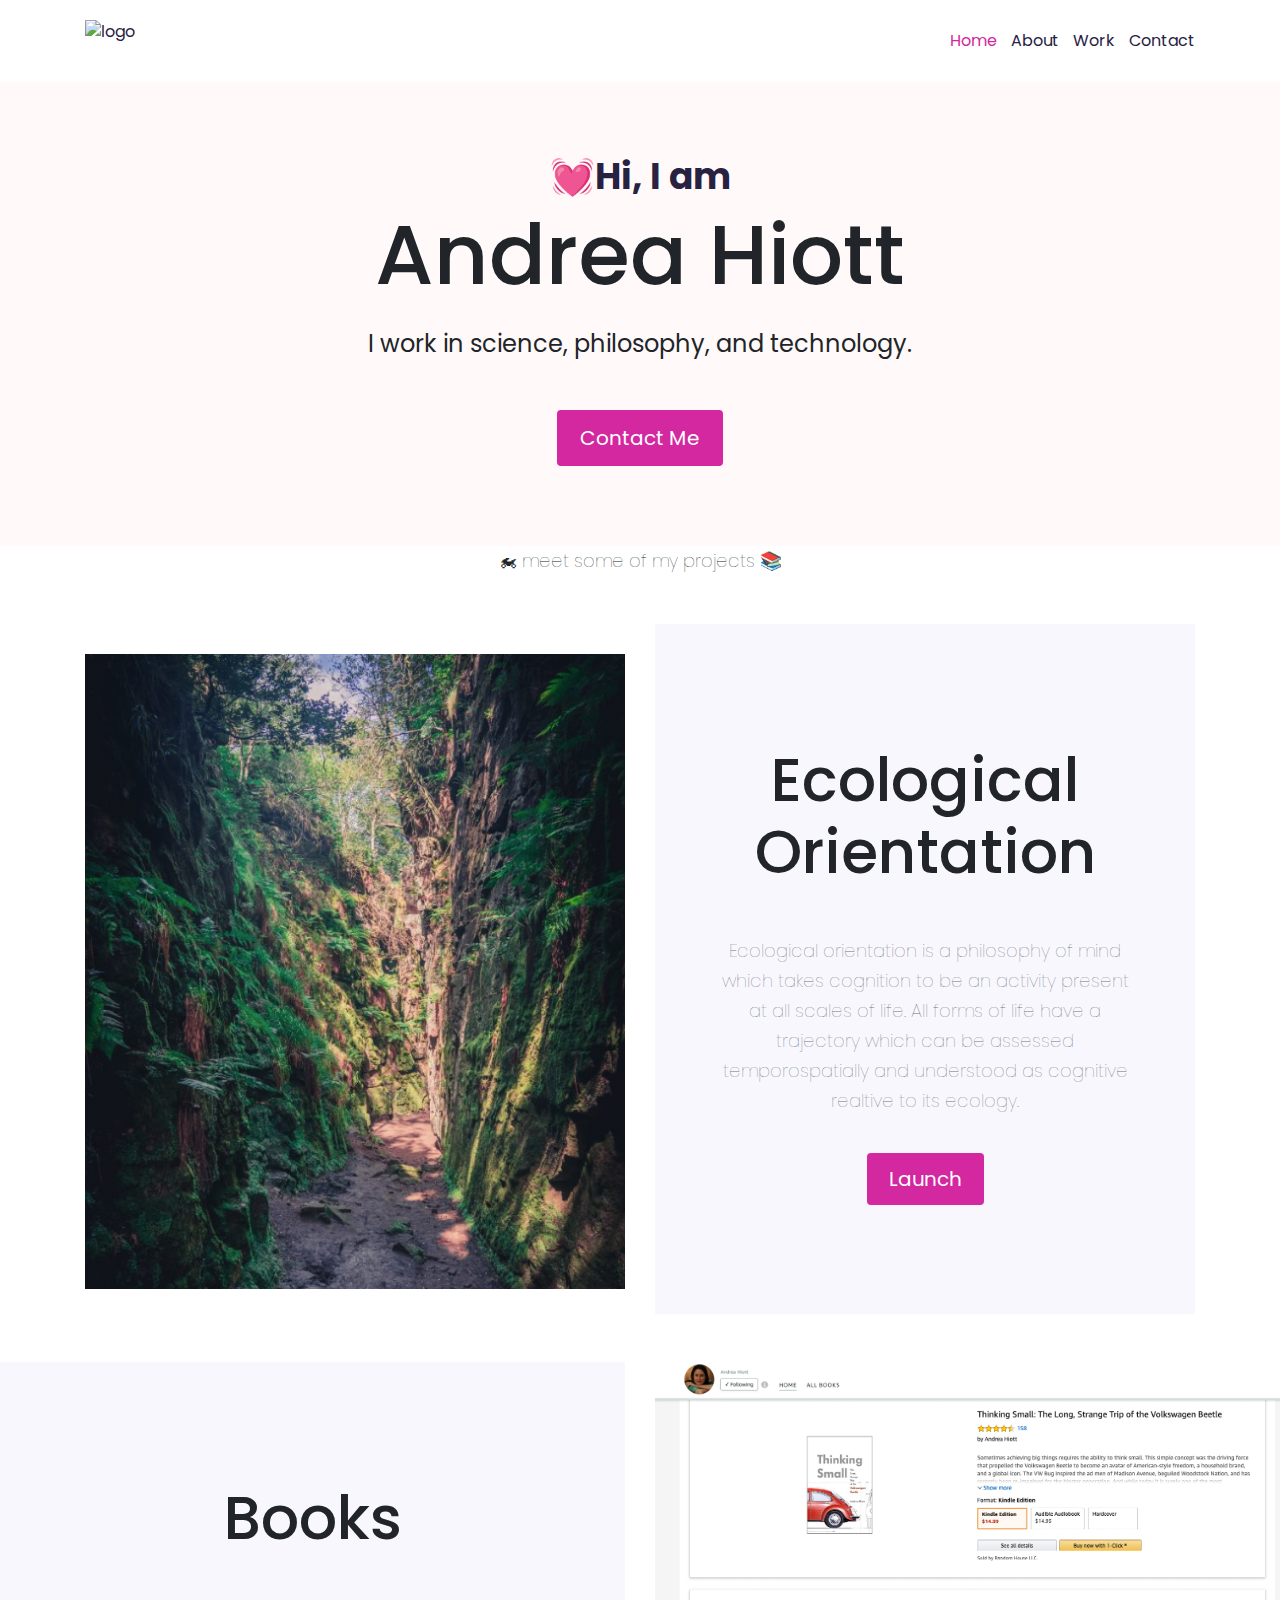
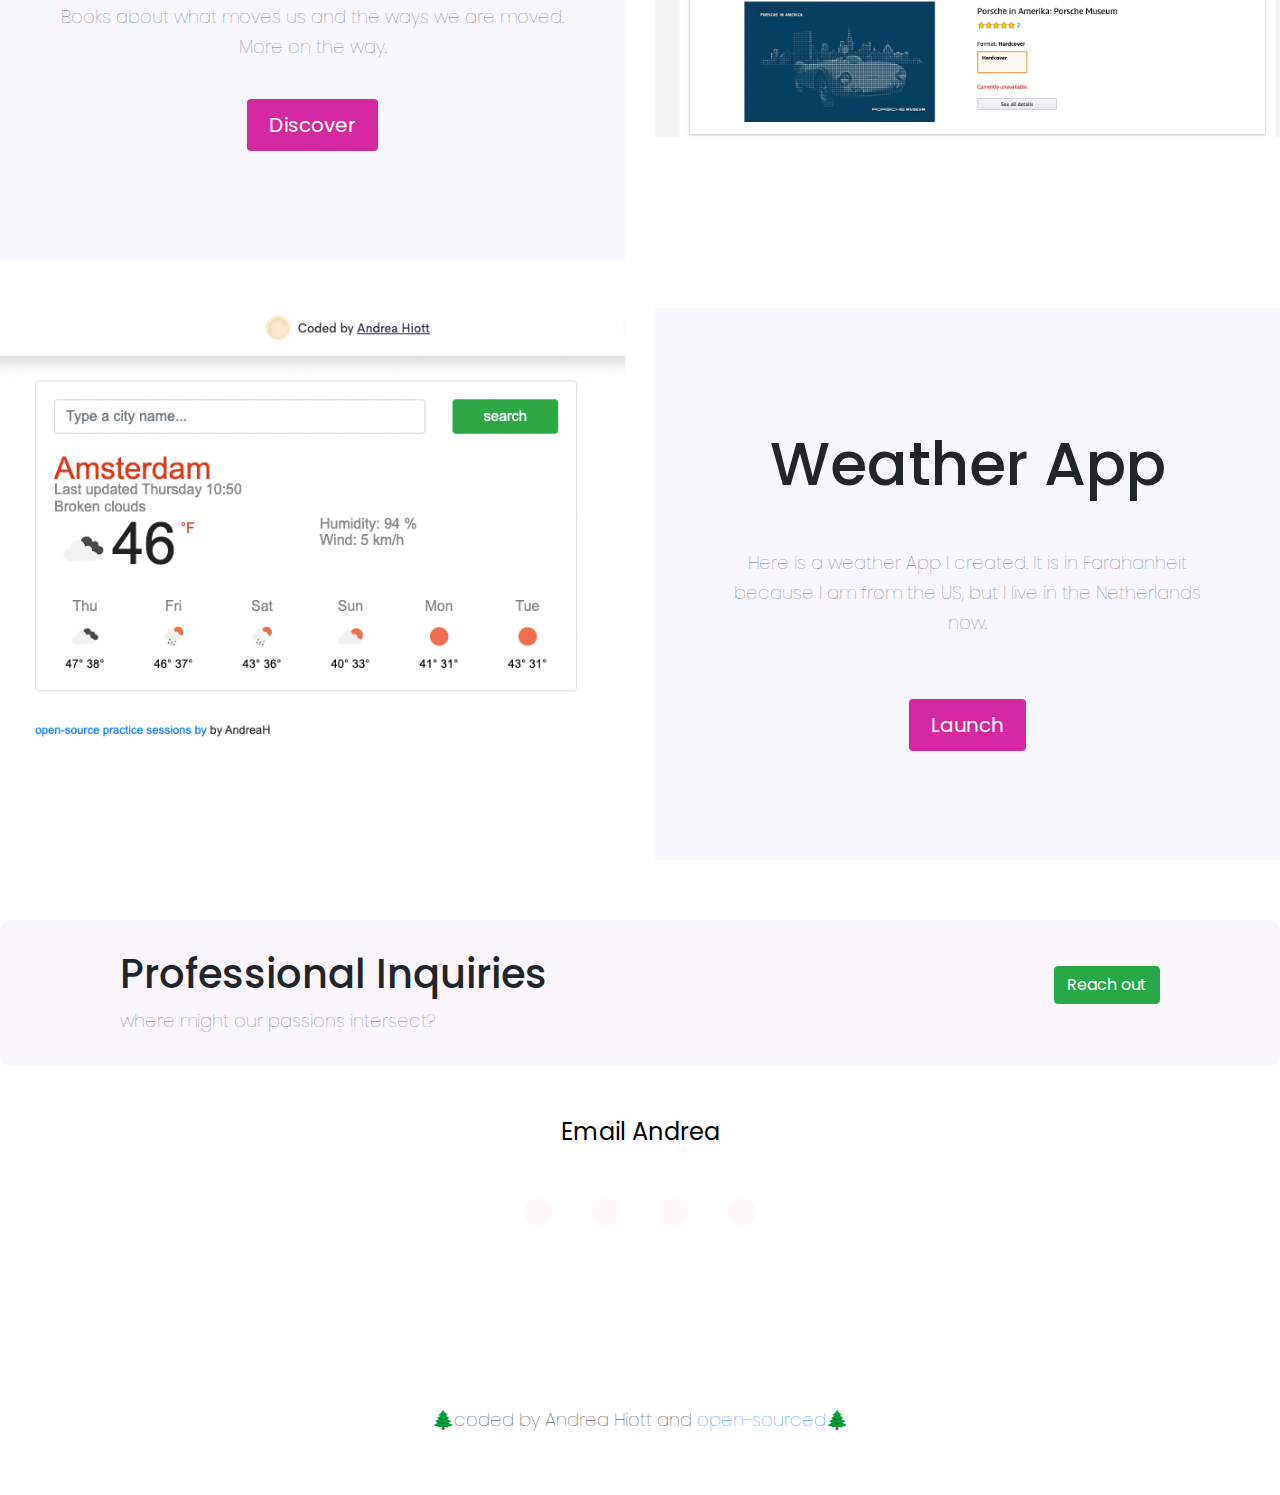
==== index.html @ 566ab18d "updating books index page" ====
<!DOCTYPE html>
<html lang="en">
  <head>
    <meta charset="UTF-8" />
    <meta http-equiv="X-UA-Compatible" content="IE=edge" />
    <meta name="viewport" content="width=device-width, initial-scale=1.0" />
    <meta name="description" content="Andrea is a best-selling writer, philosopher, and podcaster." />
    <title>Frontend Enginner & Project Coordinator - Andrea H</title>
    <link
      rel="stylesheet"
      href="https://cdn.jsdelivr.net/npm/bootstrap@4.4.1/dist/css/bootstrap.min.css"
      integrity="sha384-Vkoo8x4CGsO3+Hhxv8T/Q5PaXtkKtu6ug5TOeNV6gBiFeWPGFN9MuhOf23Q9Ifjh"
      crossorigin="anonymous"
    />
    <script
      src="https://code.jquery.com/jquery-3.4.1.slim.min.js"
      integrity="sha384-J6qa4849blE2+poT4WnyKhv5vZF5SrPo0iEjwBvKU7imGFAV0wwj1yYfoRSJoZ+n"
      crossorigin="anonymous"
    ></script>
    <script
      src="https://cdn.jsdelivr.net/npm/popper.js@1.16.0/dist/umd/popper.min.js"
      integrity="sha384-Q6E9RHvbIyZFJoft+2mJbHaEWldlvI9IOYy5n3zV9zzTtmI3UksdQRVvoxMfooAo"
      crossorigin="anonymous"
    ></script>
    <script
      src="https://cdn.jsdelivr.net/npm/bootstrap@4.4.1/dist/js/bootstrap.min.js"
      integrity="sha384-wfSDF2E50Y2D1uUdj0O3uMBJnjuUD4Ih7YwaYd1iqfktj0Uod8GCExl3Og8ifwB6"
      crossorigin="anonymous"
    ></script>
    <link rel="stylesheet" href="styles.css" />
    <link rel="preconnect" href="https://fonts.googleapis.com" />
    <link rel="preconnect" href="https://fonts.gstatic.com" crossorigin />
    <link
      href="https://fonts.googleapis.com/css2?family=Playfair+Display:wght@500;700&family=Poppins:ital,wght@0,500;0,600;0,700;1,500&display=swap"
      rel="stylesheet"
    />
    <script
      src="https://kit.fontawesome.com/bf44aa308e.js"
      crossorigin="anonymous"
    ></script>
  </head>
  <body>
    <div class="container">
    <nav class="d-flex justify-content-between">
      <a href="/" title="homepage for Andrea Hiott">
      <img src="images/logo.png" class="logo d-none d-sm-block" alt="logo" title="ecological logo"/>
      </a>
      <ul>
<li class="active">
  <a href="/"> Home</a>
</li>
<li><a href="/about.html" title="about Andrea Hiott's work">About</a>
</li>
<li>
<a href="/work.html" title="Andrea's projects and jobs">Work</a>
</li>
<li>
  <a href="/contact.html" title="get in touch with Andrea">Contact</a>
</li>
      </ul>
      </div>
    </nav>
    
    <div class="hero">
      <p>💓Hi, I am</p>
      <h1>Andrea Hiott</h1>
      <h2 class="mb-5">I work in science, philosophy, and technology.</h2>
      <div>
      <a href="mailto:[andreahiottcontact@gmail.com]" class="btn btn-branding" target=”_blank”>Contact Me</a>
    </div>
  </div>
        <p class="text-center mb-5">
        🏍 meet some of my projects 📚
      </p>
<div class="container">
     <div class="row mb-5">
<div class="col d-none d-md-block">
    <img src="images/ecolorie.png" alt="screenshot of Andrea's ecological orientation website" class="eco" class="img-fluid"/>
</div>
<div class="col">
<div class="project-description">
         <h2 class="mb-5">Ecological </br> Orientation</h2>
      <p class="mb-5 text-muted">
        Ecological orientation is a philosophy of mind which takes cognition to
        be an activity present at all scales of life. All forms of life have a
        trajectory which can be assessed temporospatially and understood as cognitive realtive to its ecology.
      </p>
      <a href ="https://www.ecologicalorientation.com" class="btn-branding" title="Waymaking homepage" target=”_blank”
        >Launch</a>
        </div>
</div>
    </div>
    </div>
     <div class="row mb-5">
<div class="col">
<div class="project-description">
         <h2 class="mb-5">Books</h2>
      <p class="mb-4 text-muted">
       Books about what moves us and the ways we are moved. More on the way.
      </p>
    </br>
      <a href="https://www.amazon.com/s?k=Andrea+Hiott&i=audible&ref=dp_byline_sr_audible_1" class="btn-branding" target=”_blank” title="link to books on Amazon" alt="link to Andrea's books on Amazon">
        Discover</a>
        </div>
</div>
<div class="col d-none d-md-block">
    <img src="images/books.png" class="img-fluid" alt="screenshot of andrea's books">
</div>
    </div>
    <div class="row mb-5">
<div class="col d-none d-md-block">
    <img src="images/weather.png" alt="screenshot of ecological orientation website" class="img-fluid">
</div>
<div class="col">
<div class="project-description">
         <h2 class="mb-5">Weather App</h2>
      <p class="mb-5 text-muted">
        Here is a weather App I created. It is in Farahanheit because I am from the US, but I live in the Netherlands now.
      </p>
    </br>
      <a href="https://www.shecodes.io/workshops/shecodes-plus-1d4e0034-92fd-4092-968e-2a18eb87fb3f/projects/1388909" class="btn-branding" target=”_blank” title="Andrea's weather App" alt="link to weather app">Launch</a>
        </div>
</div>
    </div>

    </div>
    </div>
    <footer>
      <div class="content-box justify-content-between  mb-5 d-none d-md-flex">
        <div>
        <h3>Professional Inquiries</h4>
        <p class="text-muted">where might our passions intersect?</p>
      </div>
      <div>
      <a href="/contact.html" class="btn btn-success mt-3" title="Reach out to Andrea" alt="email and social media contact links">Reach out</a>
    </div>  
    </div>
      <div class="d-flex justify-content-center mb-5">
        <a href="mailto:andrea@loveandphilosophy.com"
        class="email-link" title="email Andrea">Email Andrea</a>
      </div>
      <div class="social-links d-flex justify-content-center mb-5">
      <a href="https://github.com/dashboard" alt="github link">
        <i class="fa-brands fa-github"></i>
      </a>
       <a href="https://www.linkedin.com/in/andrea-at-ecological-orientation/">
      <i class="fa-brands fa-linkedin-in"></i>
     </a>
       <a href="https://twitter.com/btu_Technosci">
      <i class="fa-brands fa-twitter"></i>
       </a>
       <a rel="me" href="https://mastodon.social/@ecotechsci"><i class="fa-brands fa-mastodon"></i></a>
    </div>
    <iframe src="https://tunein.com/embed/player/p3719879/" style="width:100%; height:100px;" scrolling="no" frameborder="no"></iframe>
     <p class="text-center mt-4">🌲coded by Andrea Hiott and <a href="https://github.com/andreahio" title="github address" target=”_blank” alt="open source link">open-sourced🌲</a></p>
    </footer>
    </div>
  </body>
</html>
---- styles.css ----
:root {
    --branding-color:#d328a0;
    --secondary-color: #FFFAF9;
    --heading-font-family: 'Playfair Display', serif;
    --default-font-family: 'Poppins', sans-serif;
}
body {
    font-family: var(--default-font-family);
}
h1
h2
h3
h4
h5
h6{
    color: black;
    font-family: var(--heading-font-family);
    font-weight: bold;
}

.hero {
    background: #FFFAF9;
    text-align: center;
    padding: 120px 20px;
}

p {
    font-family: var(--default-font-family);
    font-weight: lighter;
    font-size: 18px;
    line-height: 30px;
    margin:0;
}

.hero p {
  font-size: 36px;
  font-weight: bold;
  margin: 0;
  color: #272142;
}

h1 {
    font-size: 84px;
    line-height: 1.5;
}
.hero h2 {
    font-family: var(--default-font-family);
    font-weight: normal;
    font-size: 24px;
    line-height: 1.5;
}
.btn-branding {
    background: var(--branding-color);
    border-radius: 4px;
    color: white;
    font-size: 20px;
    line-height: 30px;
    padding: 12px 22px;
}

.btn-branding-outline {
    color: var(--branding-color);
    border: 1px solid var(--branding-color);
    border-radius: 4px;
    font-size: 18px;
    line-height: 27px;
    padding: 15px 30px;
    text-align: center;
}
h2 {
    font-size: 60px;
}

h3 {
    font-size: 40px;
}

.interlude {
    font-size: 10;
}
.eco {
    height: auto;
    max-width: 100%;
    margin-top: 30px;
}

.hero {
    padding: 80px 20px;
}
.project-description {
    background:#f9f7fe;
    padding: 120px 60px;
    text-align: center;
}

.about section {
    padding: 160px 20px;

}
.content-container {
    padding: 60px 20px;
}

.content h1 {
font-size: 64px;
line-height: 80px;
}

.content h2 {
    font-size: 18px;
    font-family: var(--default-font-family);
}
.content {
    text-align:center;
    padding:0;
    margin:30px;

}
.content h3 {
    font-size: 24px;
    font-family: var(--default-font-family);
    line-height: 1.5;
    margin: 20 0 0px;
}

.content p {
    margin: 0;
    font-size: 14px;
}
.authorphoto {
  border-radius:15px;
  margin-top: 100px;
  max-width:50%;
  max-height:50%;
}

.purplize {
color:#d328a0;
font-size: 58px;
}

.logo {
    max-width: 88px;
}

nav {
    padding: 20px 0;
}
nav ul {
    padding: 0;
    margin: 0;
}
nav li {
    display: inline;
    list-style: none;
    line-height: 42px;
    margin-left: 10px;
}

nav a {
    text-decoration: none;
    color: #272142;
    transition: all 100ms ease-in-out;
}

nav a:hover {
color: #d328a0;
}

nav li.active a {
    color: #d328a0;
}

footer {
    margin: 60px 0;
}

footer .content-box {
background: #F9F7FD;
padding:30px 120px;
border-radius: 10px;
}

footer .content-box p {
    margin:0;
}
footer .email-link {
    text-decoration: none;
    color: black;
    font-size: 24px;
}

footer .email-link:hover {
    color: var(--branding-color);
}

footer .social-links a {
margin: 0 20px;
color: var(--branding-color);
background: var(--secondary-color);
padding: 14px 14px;
font-size: 18px;
border-radius: 50%;
transition: all 100ms ease-in-out;
}

footer .social-links a:hover {
    color:white;
    background: var(--branding-color);
}
@media (max-width: 920px) {
    .project-description {
        padding: 0;
        text-align:center;
    }
    h1 {
        font-size: 40px;
        line-height: 1.5;
    }
    h2 {
        font-size: 34px;
    }
    h3 {
        font-size: 20px;
    }
    .about-section {
        text-align: center;
        padding:0px;
    }
    footer .content-box {
        padding:30px;
    }
    
    .email-link {
font-size: 15px;
padding-left: 20px;
padding-right: 20px;
}
}
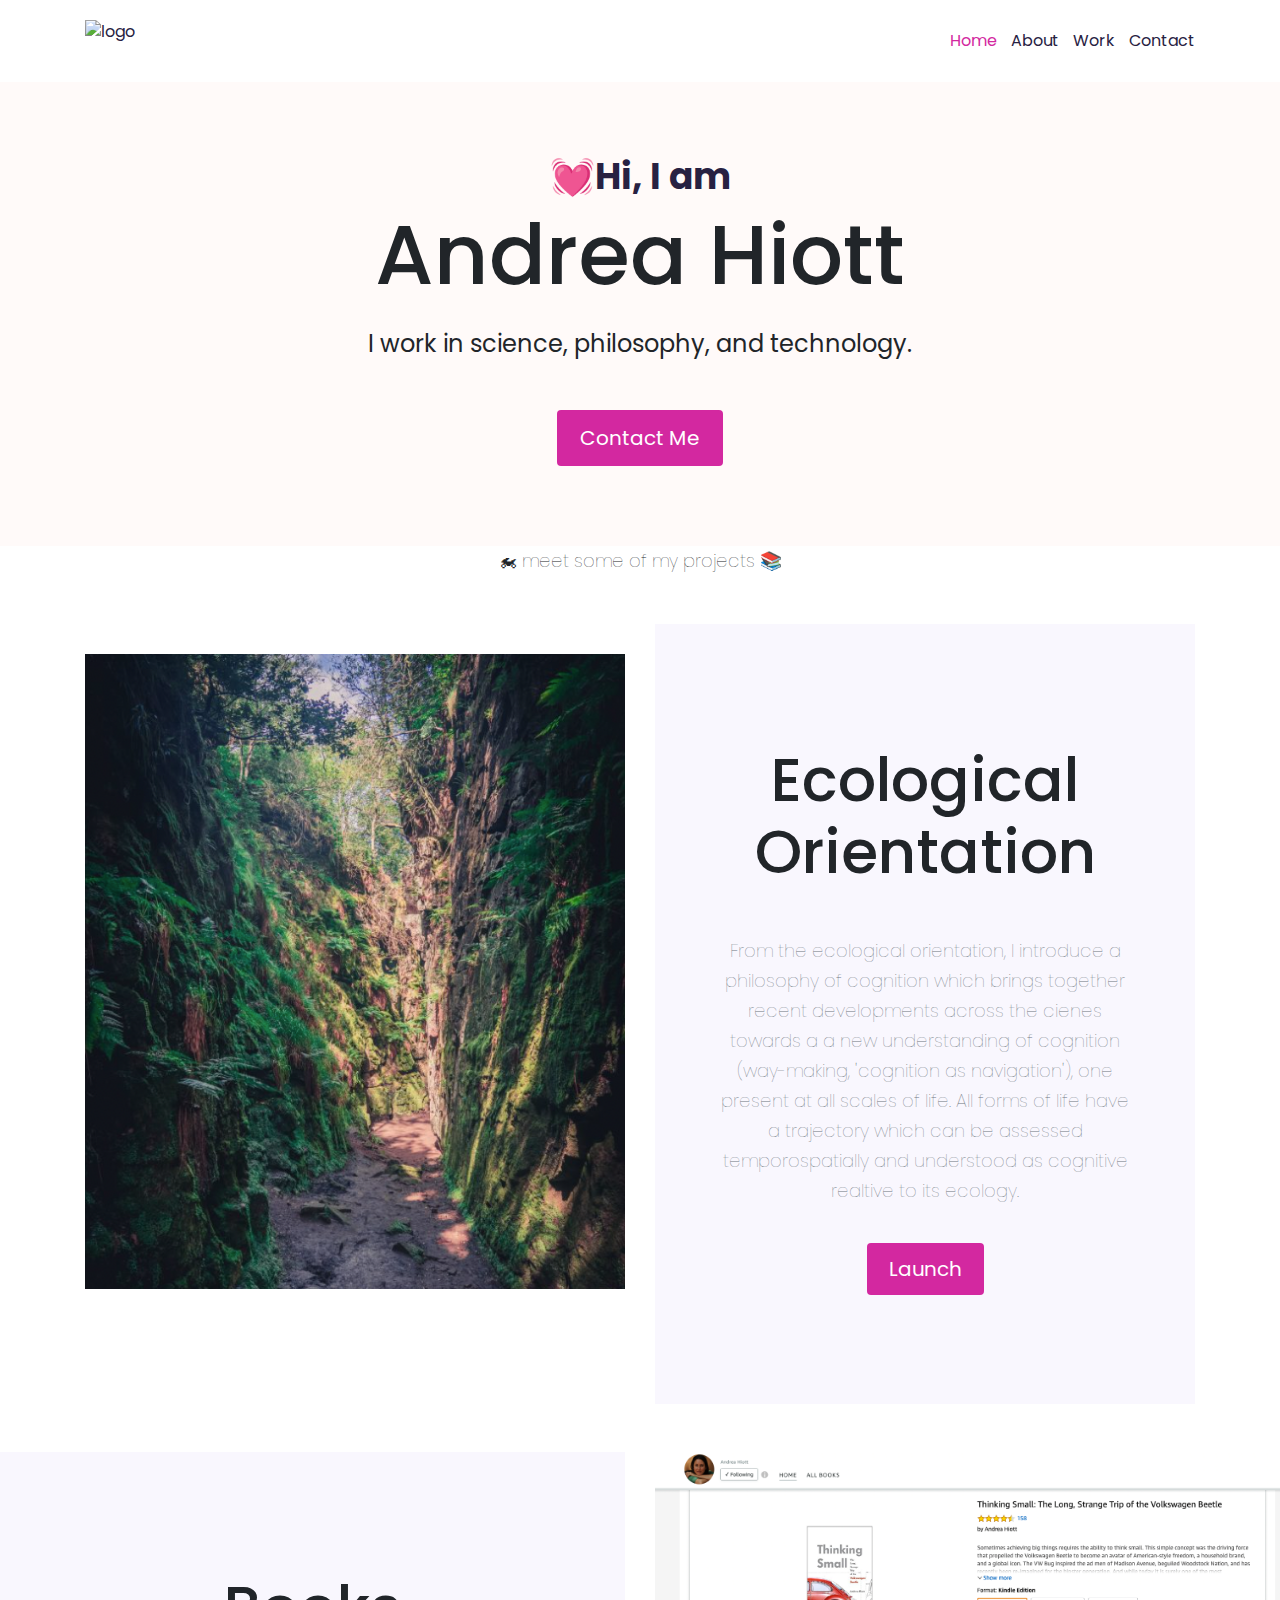
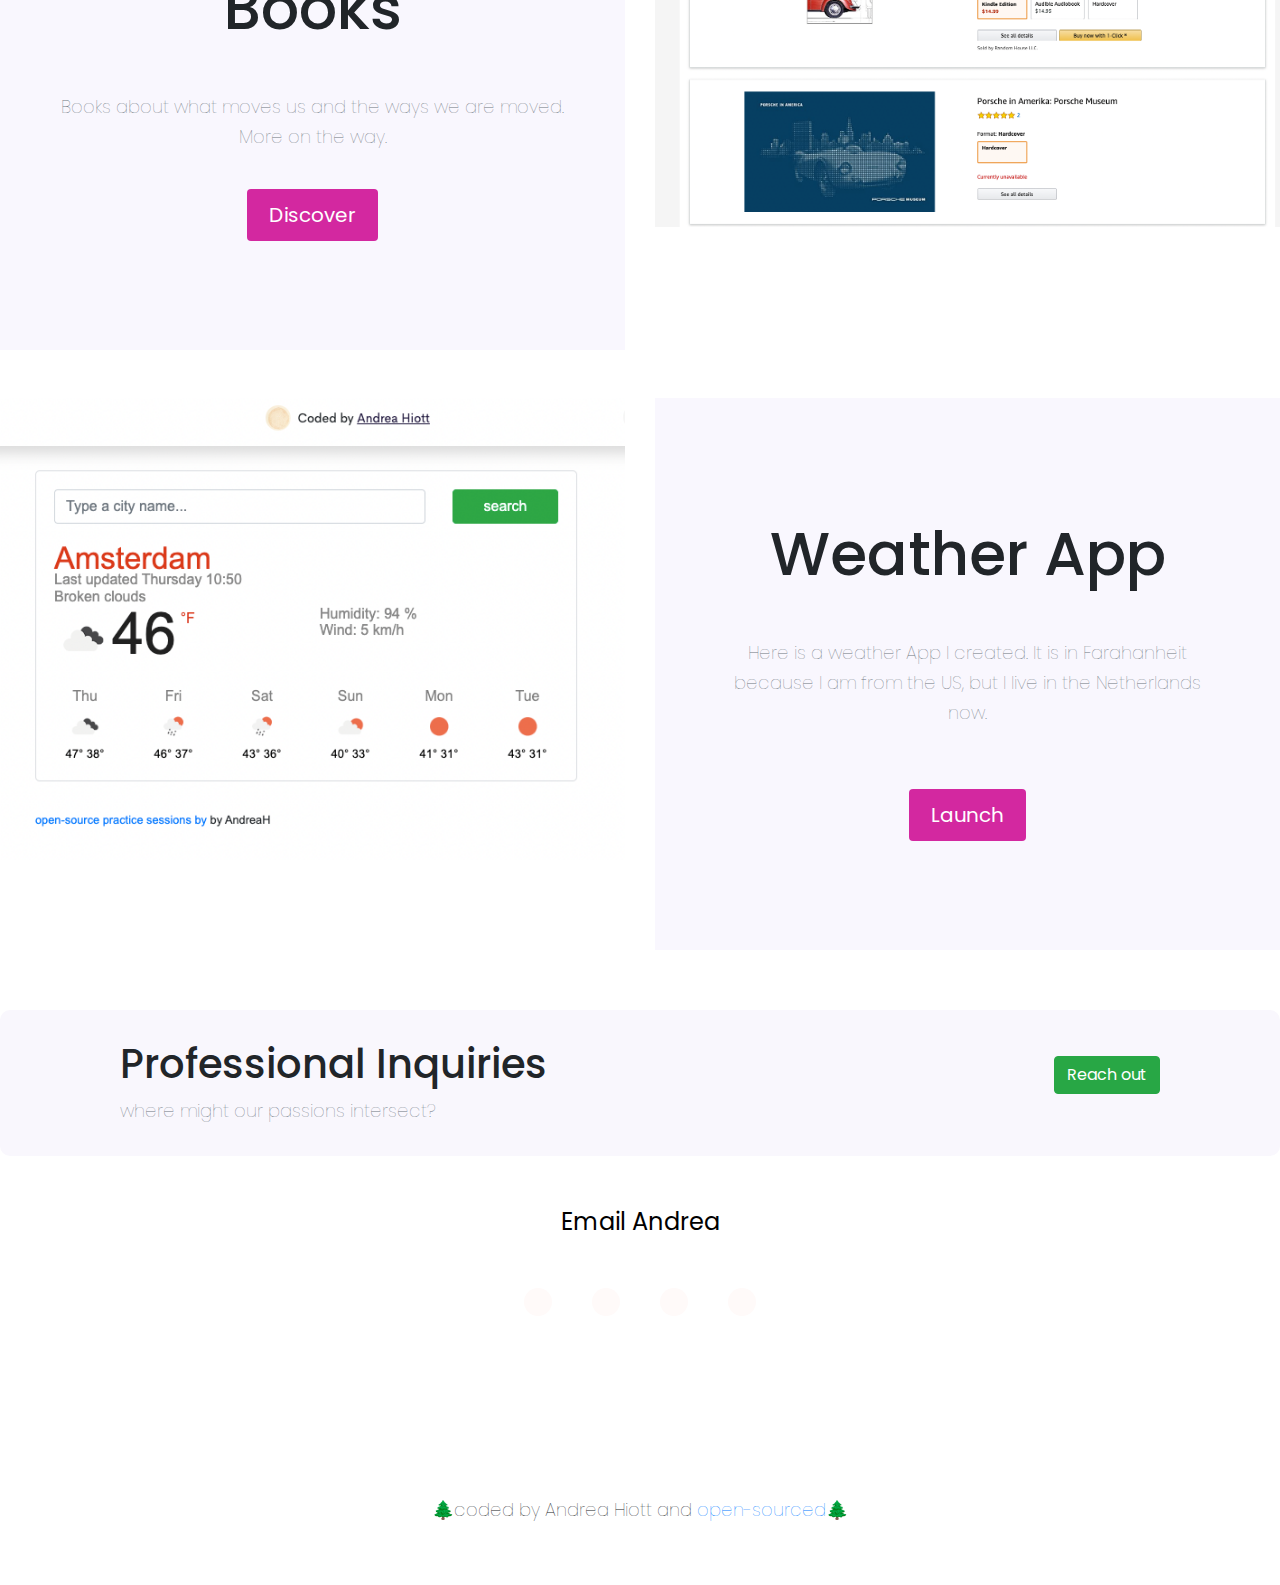
==== commit b7914d47: "change of EO summary" ====
--- a/index.html
+++ b/index.html
@@ -81,8 +81,8 @@
 <div class="project-description">
          <h2 class="mb-5">Ecological </br> Orientation</h2>
       <p class="mb-5 text-muted">
-        Ecological orientation is a philosophy of mind which takes cognition to
-        be an activity present at all scales of life. All forms of life have a
+        From the ecological orientation, I introduce a philosophy of cognition which brings together recent developments across the cienes towards a a new understanding of cognition (way-making, 'cognition as navigation'), one
+        present at all scales of life. All forms of life have a
         trajectory which can be assessed temporospatially and understood as cognitive realtive to its ecology.
       </p>
       <a href ="https://www.ecologicalorientation.com" class="btn-branding" title="Waymaking homepage" target=”_blank”
@@ -149,7 +149,7 @@
        <a href="https://twitter.com/btu_Technosci">
       <i class="fa-brands fa-twitter"></i>
        </a>
-       <a rel="me" href="https://mastodon.social/@ecotechsci"><i class="fa-brands fa-mastodon"></i></a>
+       <a rel="me" href="https://www.instagram.com/forevermotoringpod/"><i class="fa-brands fa-instagram"></i></a>
     </div>
     <iframe src="https://tunein.com/embed/player/p3719879/" style="width:100%; height:100px;" scrolling="no" frameborder="no"></iframe>
      <p class="text-center mt-4">🌲coded by Andrea Hiott and <a href="https://github.com/andreahio" title="github address" target=”_blank” alt="open source link">open-sourced🌲</a></p>
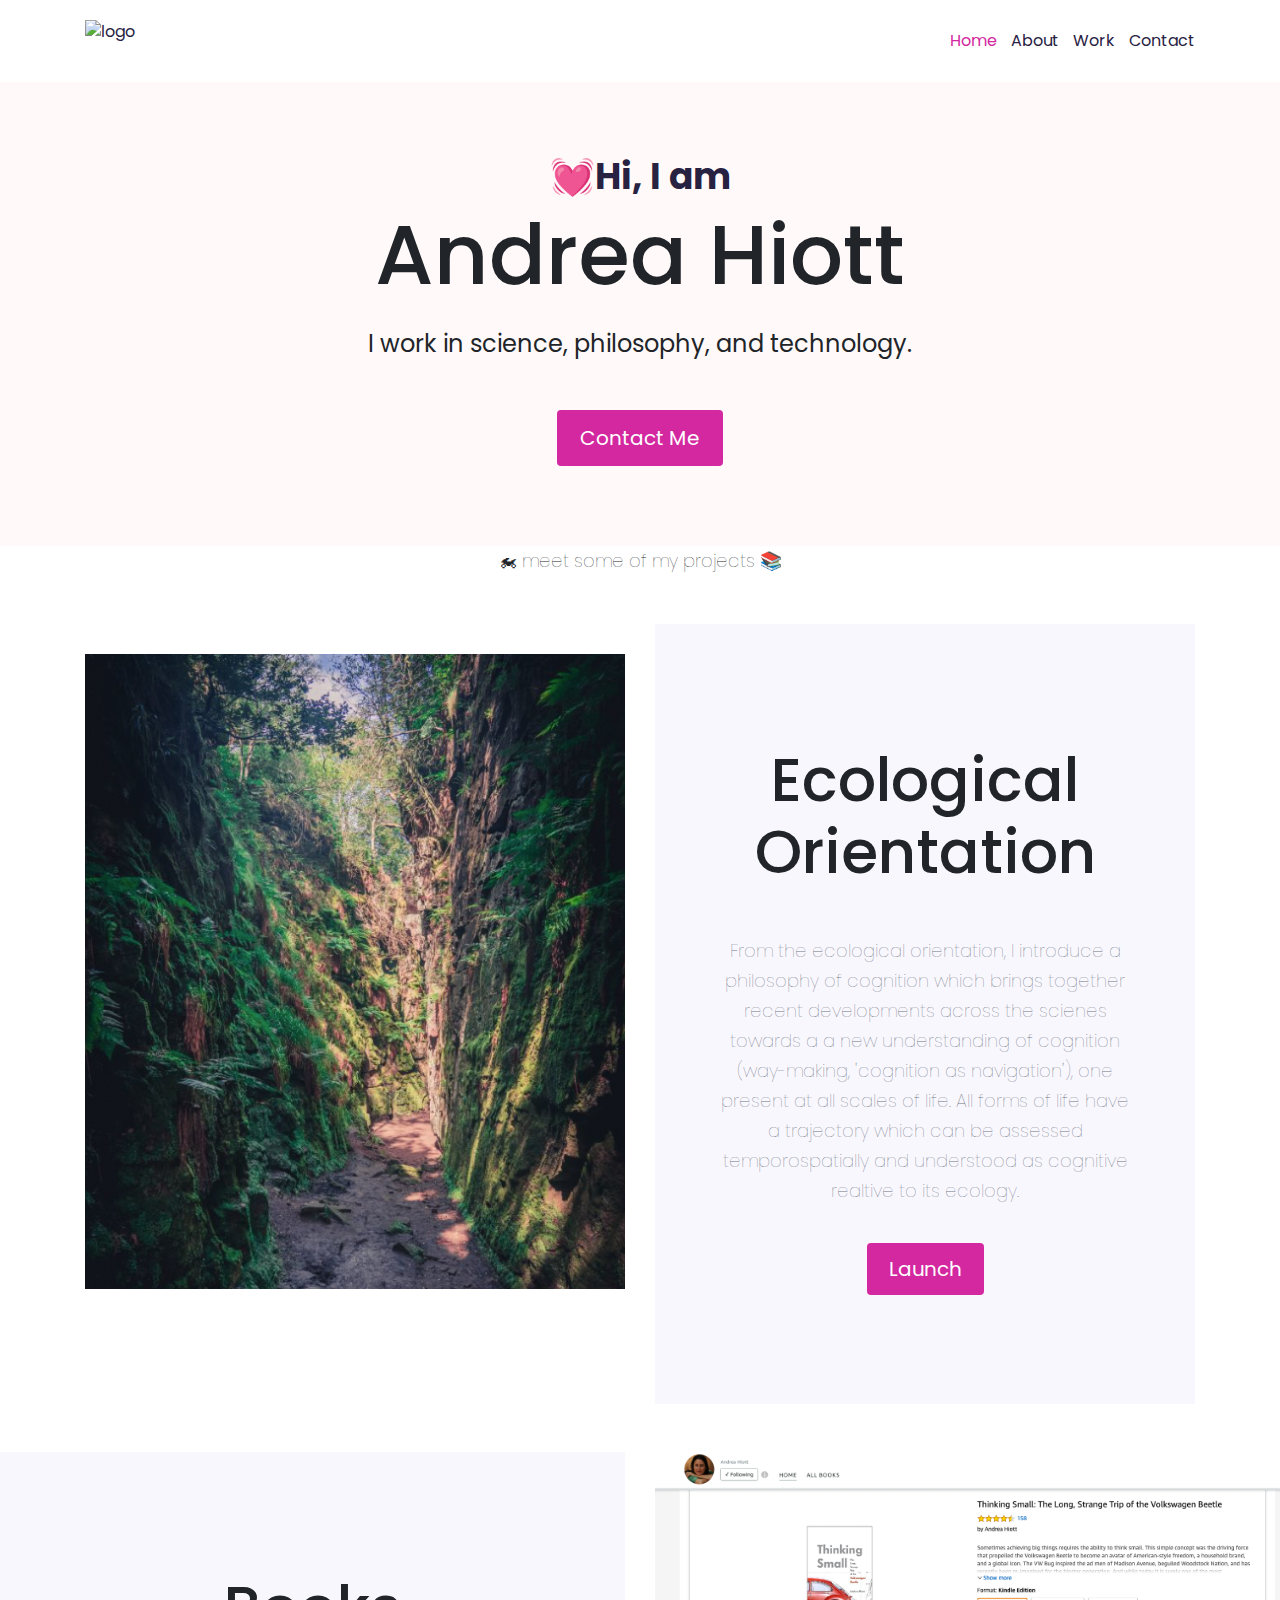
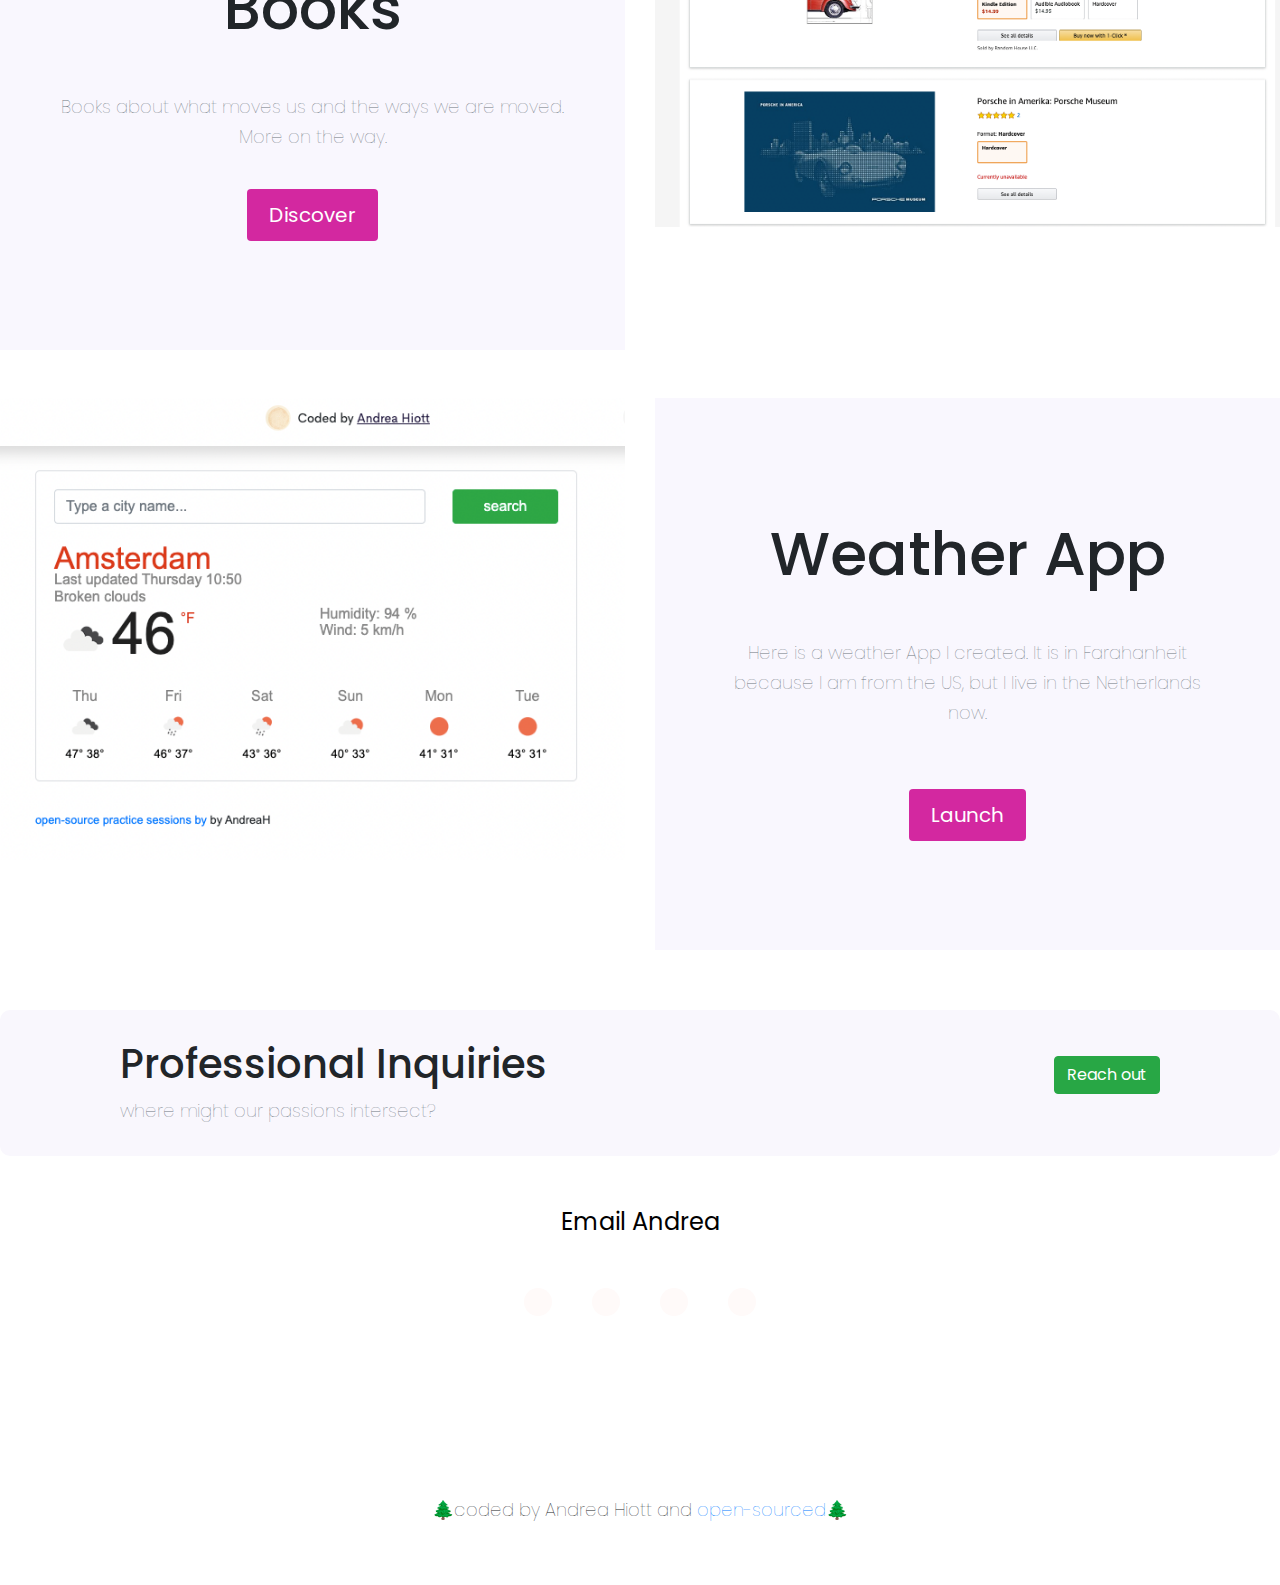
==== commit f6d20366: "mispelled sciences" ====
--- a/index.html
+++ b/index.html
@@ -81,7 +81,7 @@
 <div class="project-description">
          <h2 class="mb-5">Ecological </br> Orientation</h2>
       <p class="mb-5 text-muted">
-        From the ecological orientation, I introduce a philosophy of cognition which brings together recent developments across the cienes towards a a new understanding of cognition (way-making, 'cognition as navigation'), one
+        From the ecological orientation, I introduce a philosophy of cognition which brings together recent developments across the scienes towards a a new understanding of cognition (way-making, 'cognition as navigation'), one
         present at all scales of life. All forms of life have a
         trajectory which can be assessed temporospatially and understood as cognitive realtive to its ecology.
       </p>
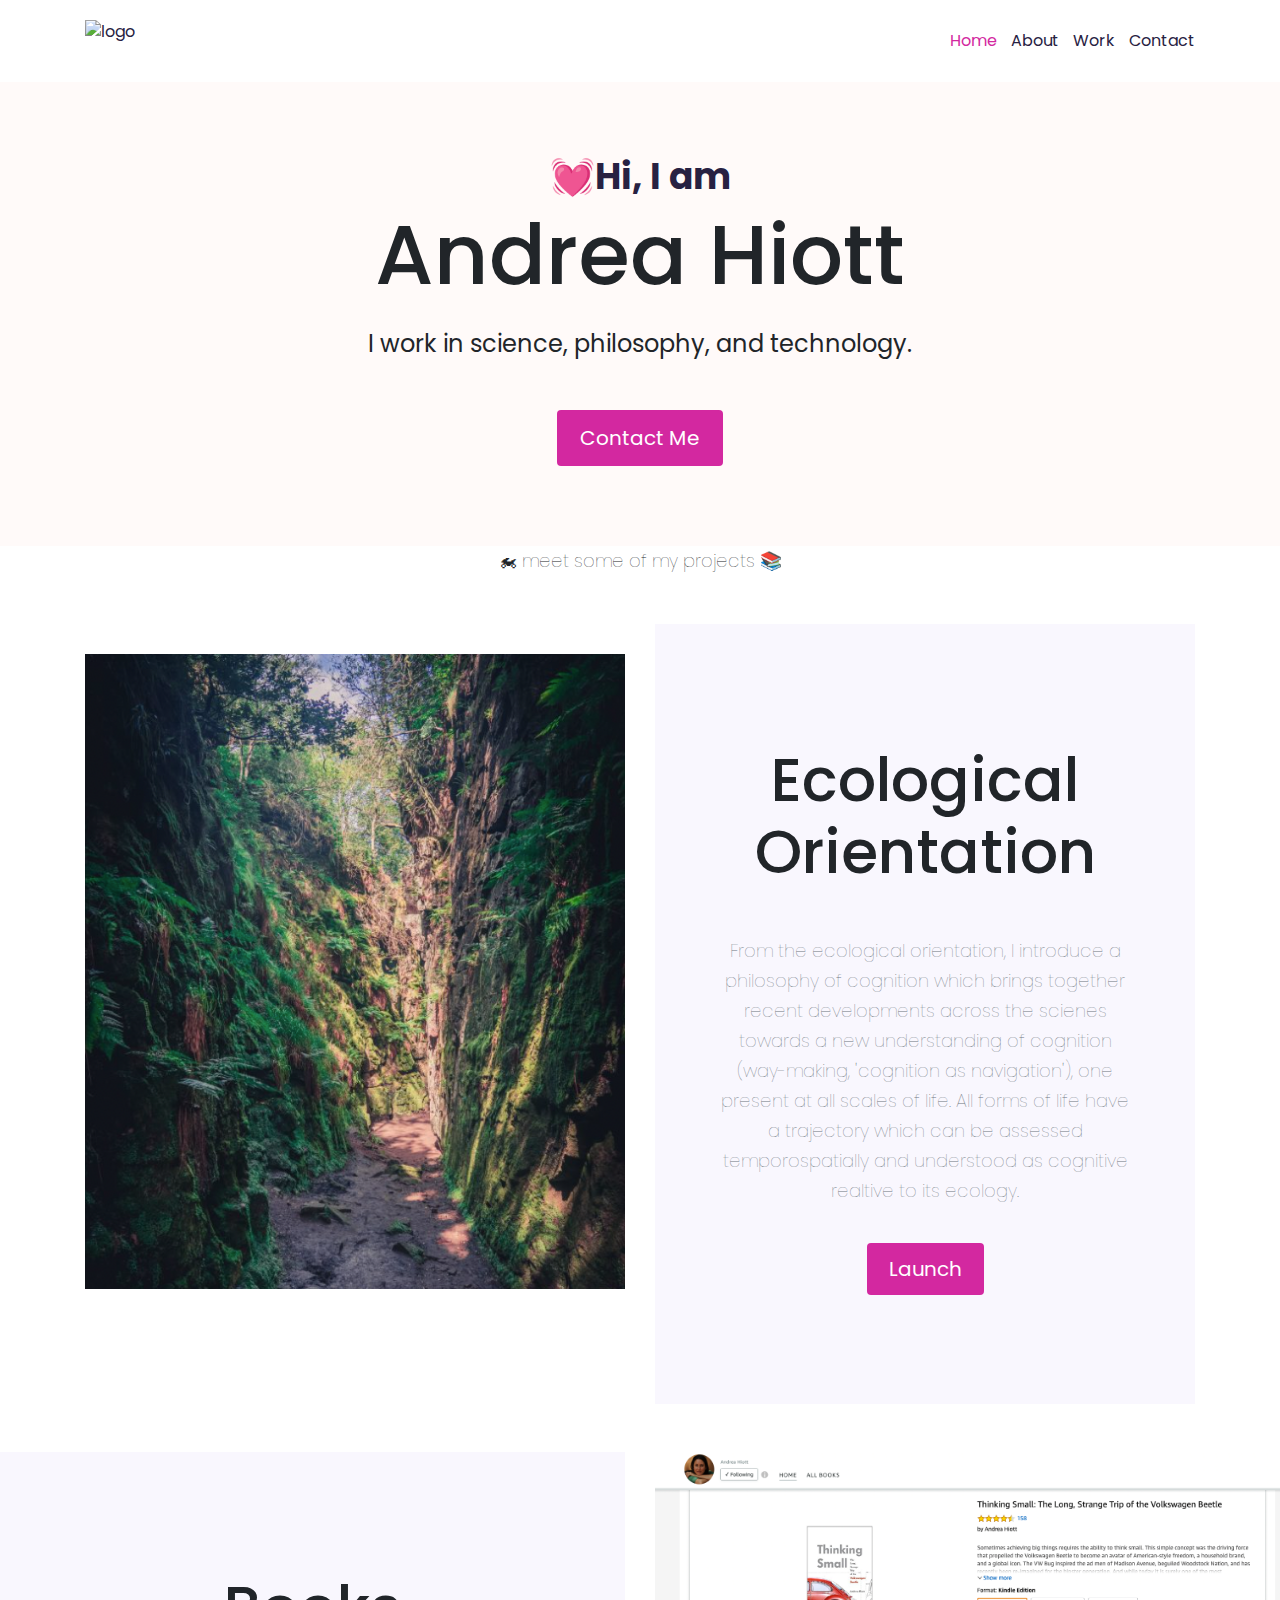
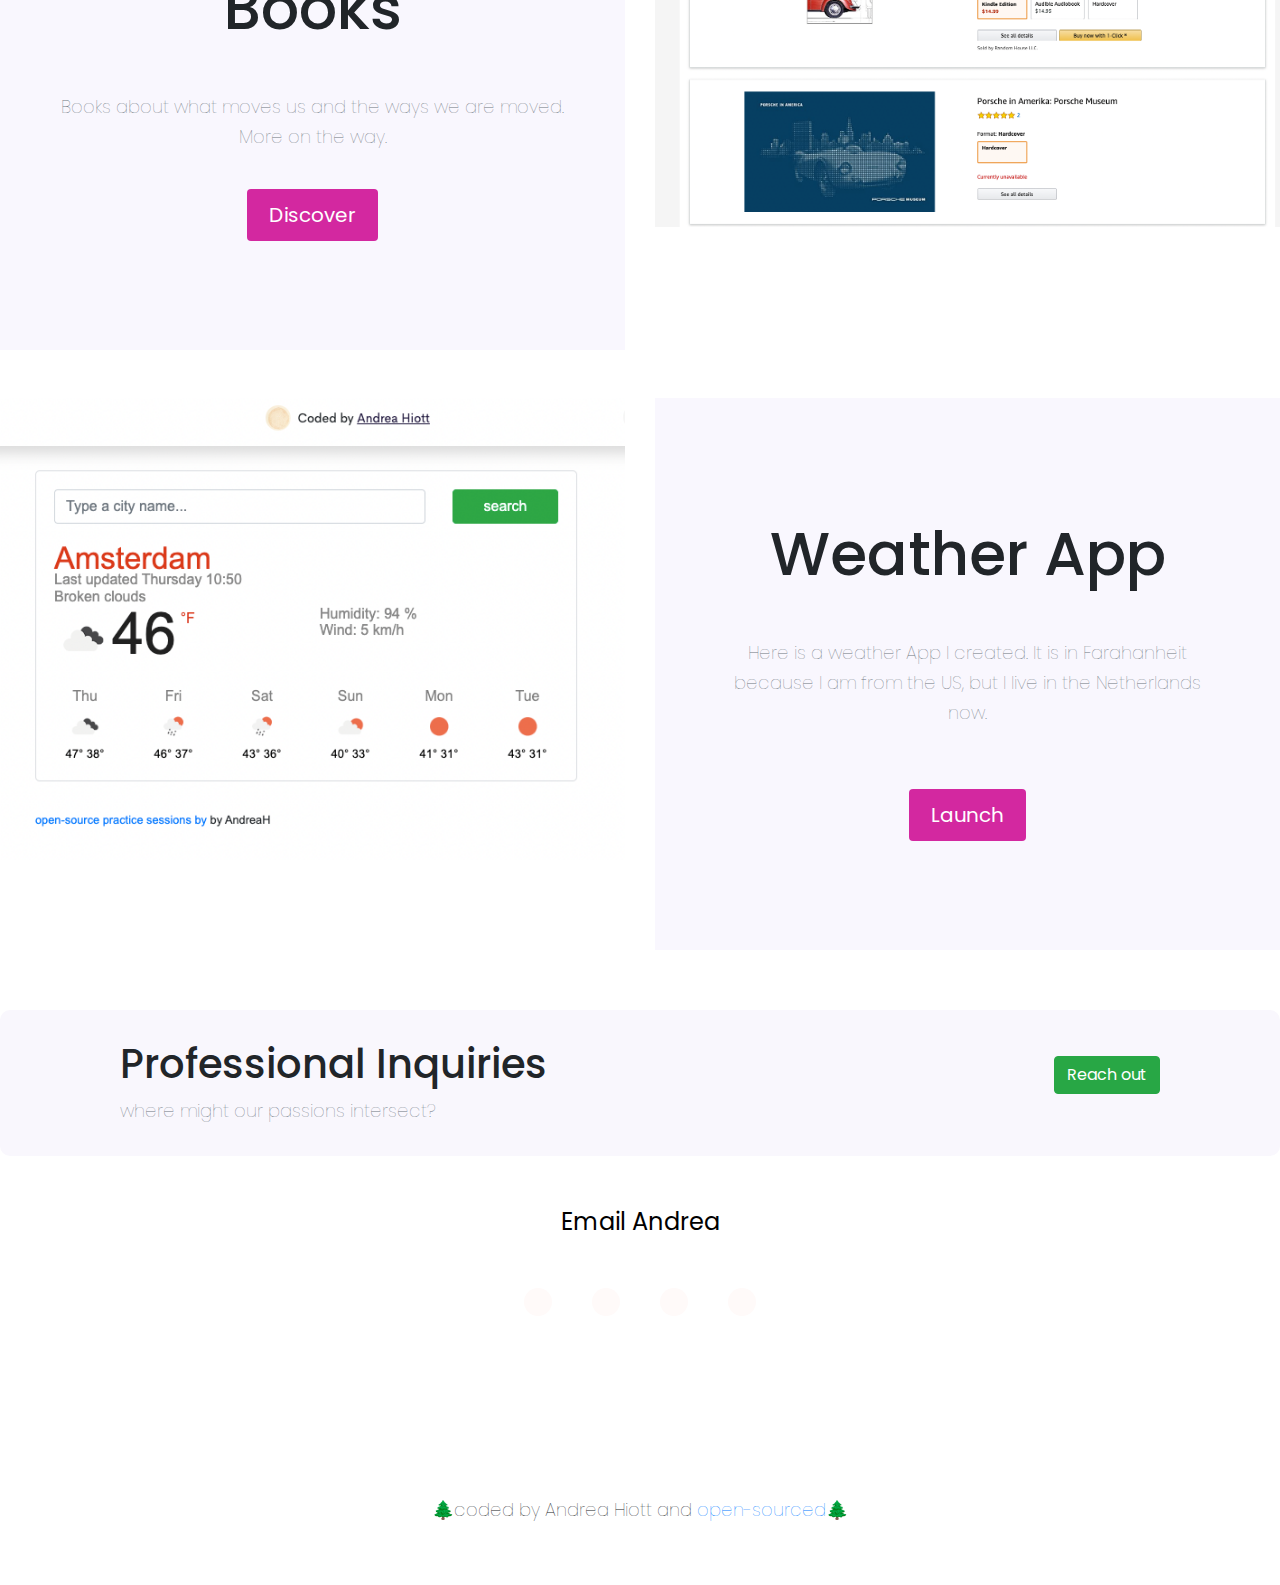
==== commit 9fa5a05d: "two a's" ====
--- a/index.html
+++ b/index.html
@@ -81,7 +81,7 @@
 <div class="project-description">
          <h2 class="mb-5">Ecological </br> Orientation</h2>
       <p class="mb-5 text-muted">
-        From the ecological orientation, I introduce a philosophy of cognition which brings together recent developments across the scienes towards a a new understanding of cognition (way-making, 'cognition as navigation'), one
+        From the ecological orientation, I introduce a philosophy of cognition which brings together recent developments across the scienes towards a new understanding of cognition (way-making, 'cognition as navigation'), one
         present at all scales of life. All forms of life have a
         trajectory which can be assessed temporospatially and understood as cognitive realtive to its ecology.
       </p>
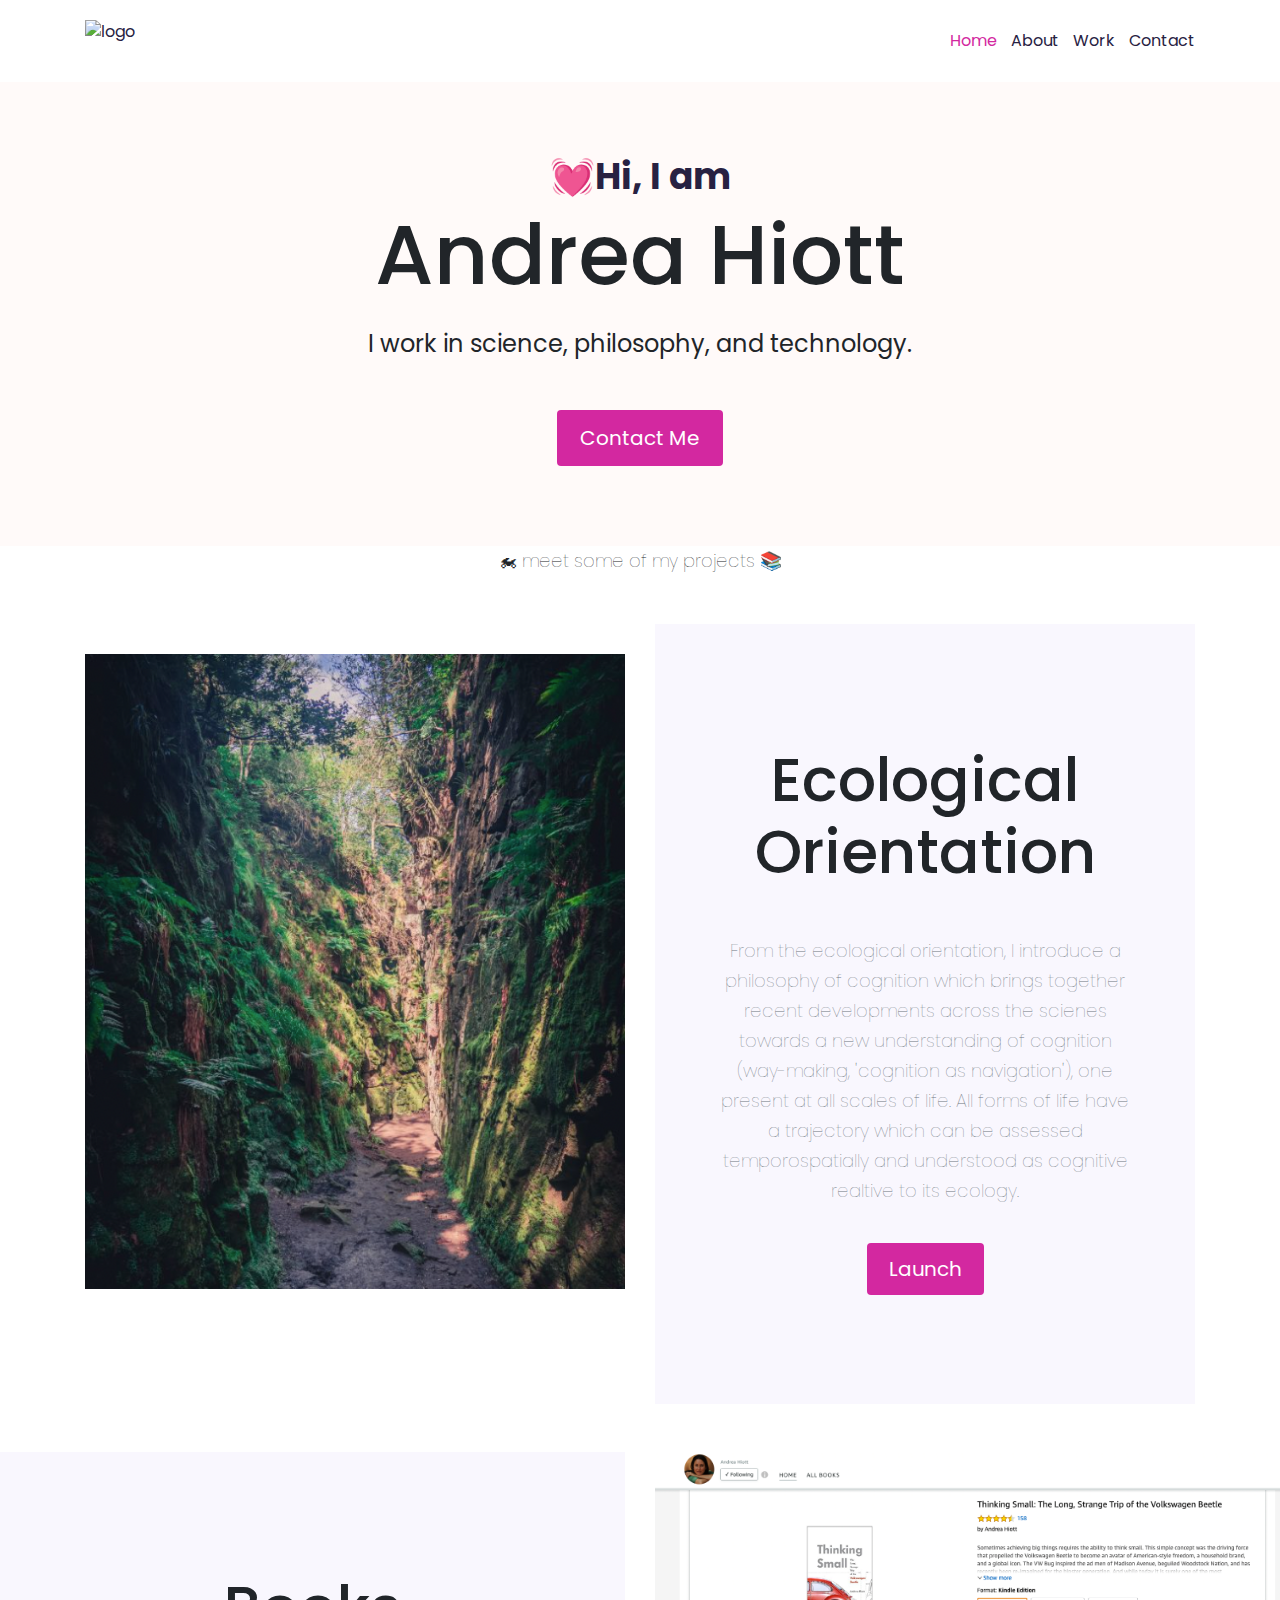
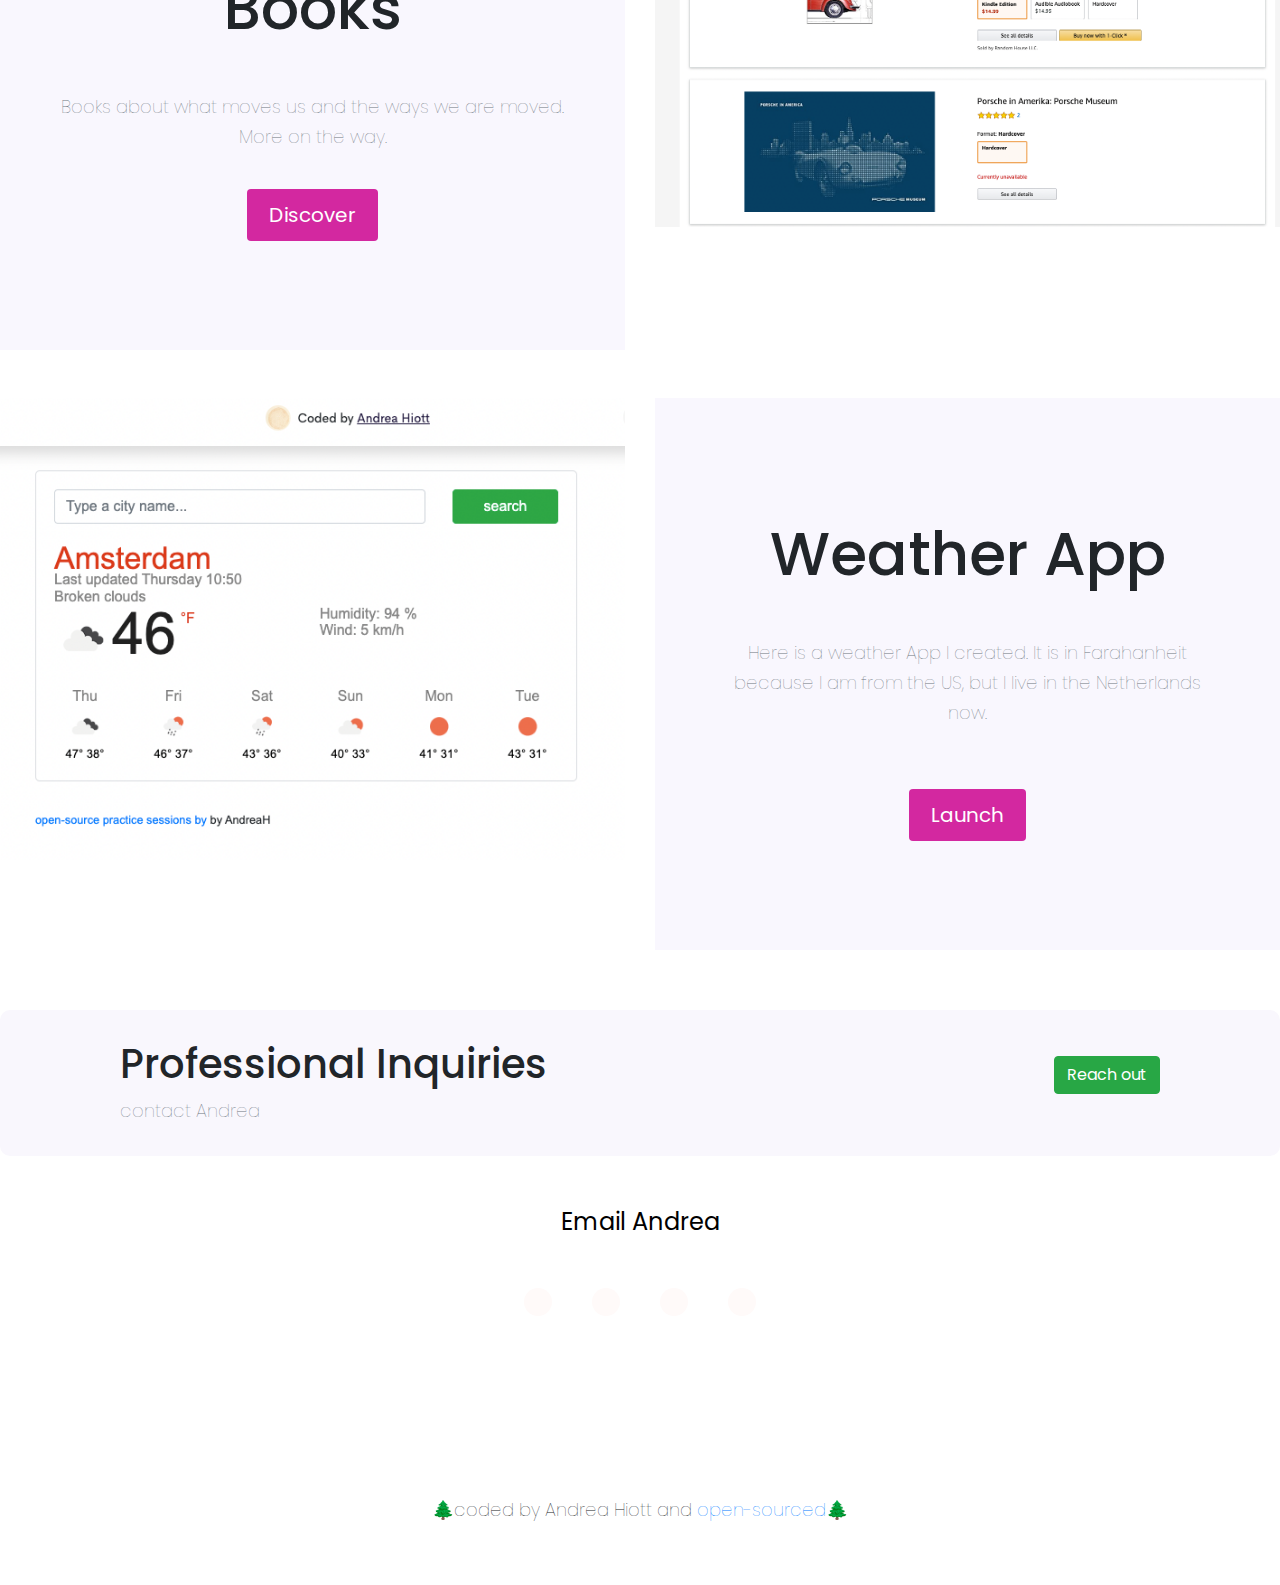
==== commit 53fd430a: "changed bio and inquiry on about and index" ====
--- a/index.html
+++ b/index.html
@@ -129,7 +129,7 @@
       <div class="content-box justify-content-between  mb-5 d-none d-md-flex">
         <div>
         <h3>Professional Inquiries</h4>
-        <p class="text-muted">where might our passions intersect?</p>
+        <p class="text-muted">contact Andrea</p>
       </div>
       <div>
       <a href="/contact.html" class="btn btn-success mt-3" title="Reach out to Andrea" alt="email and social media contact links">Reach out</a>
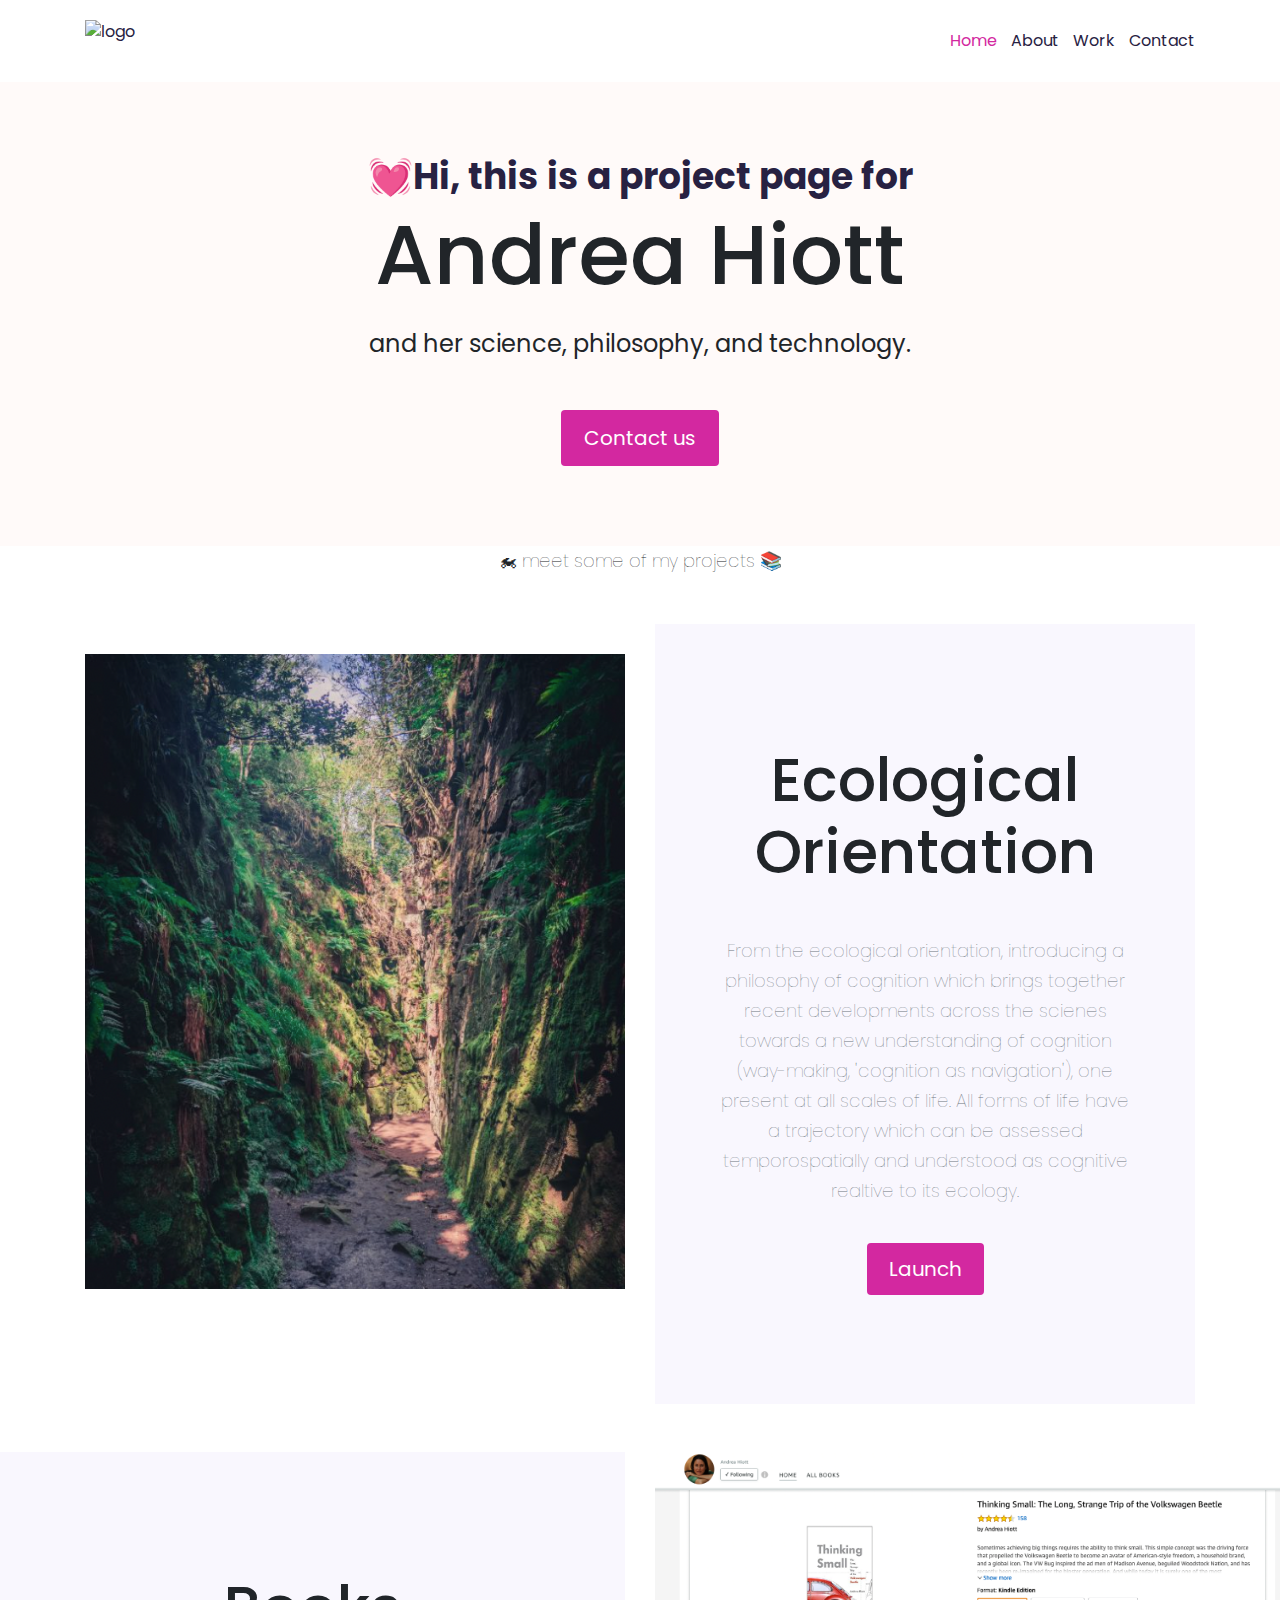
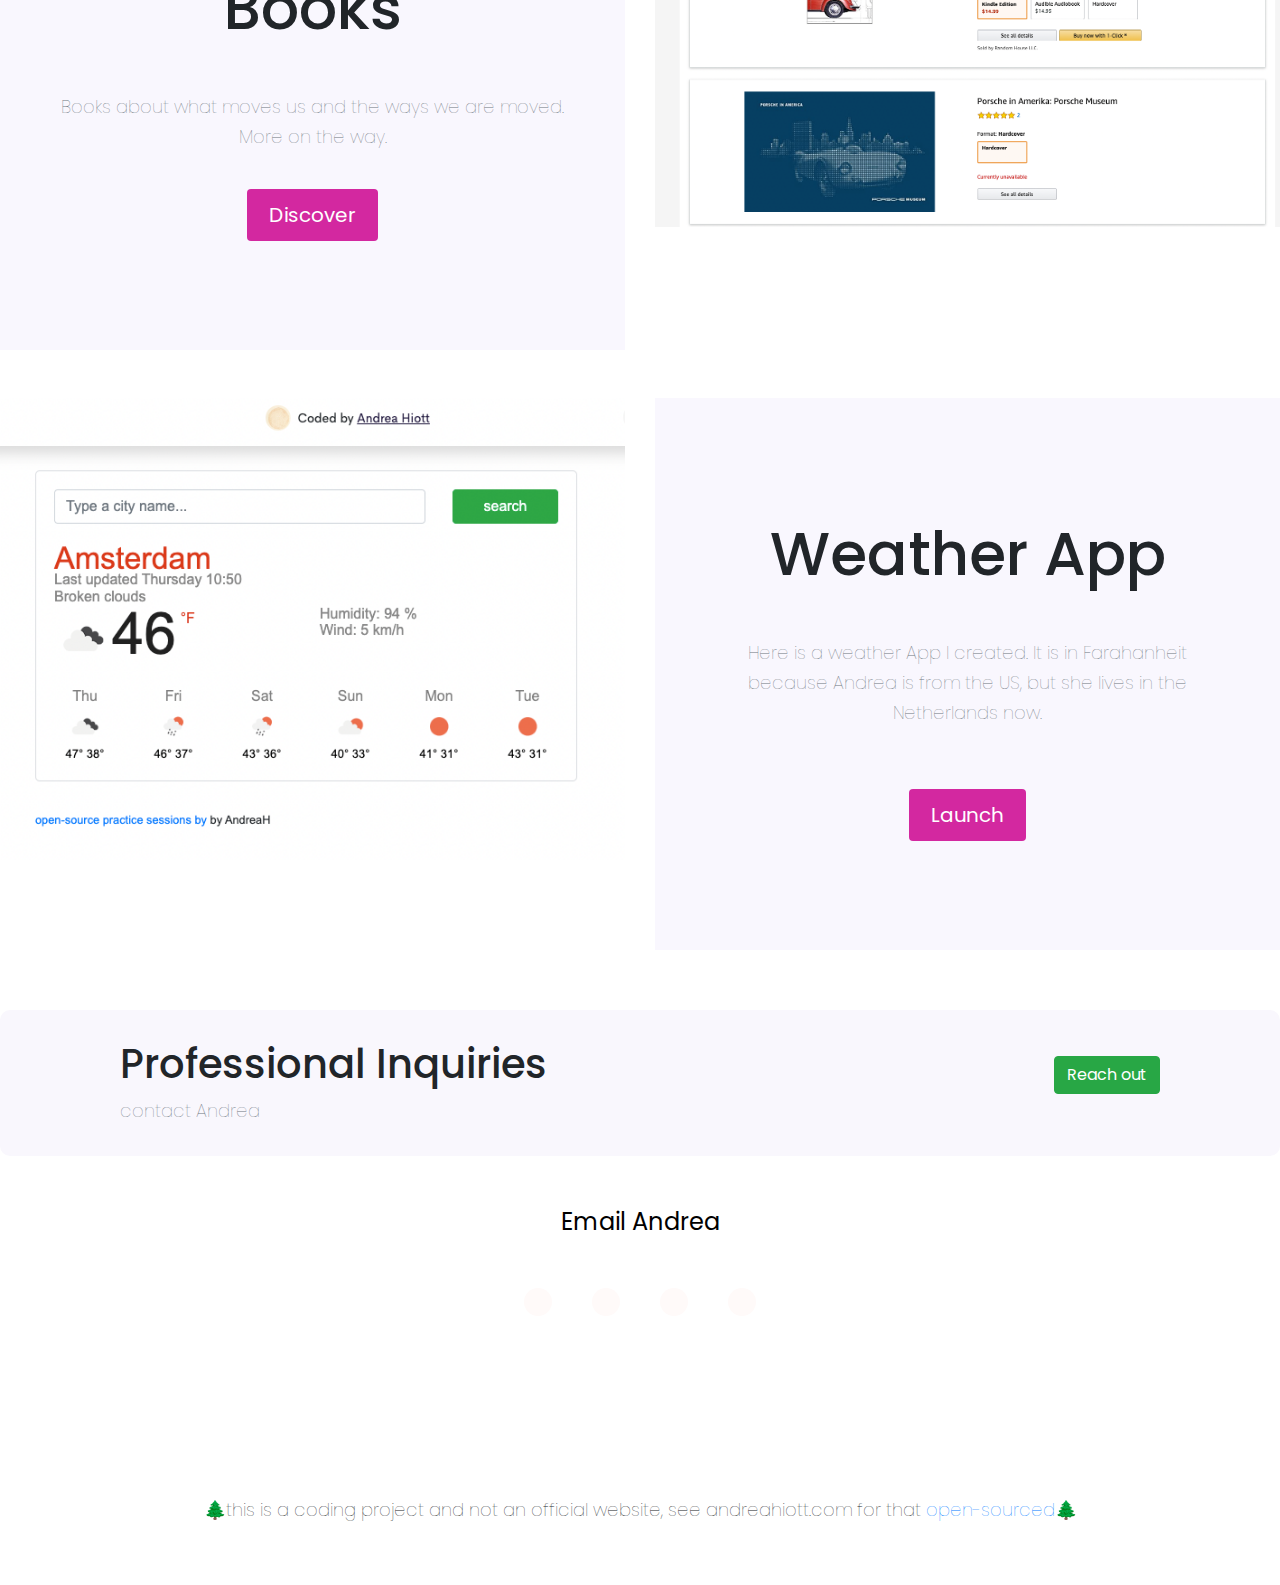
==== commit 03212bf7: "changing to third person" ====
--- a/index.html
+++ b/index.html
@@ -62,11 +62,11 @@
     </nav>
     
     <div class="hero">
-      <p>💓Hi, I am</p>
+      <p>💓Hi, this is a project page for</p>
       <h1>Andrea Hiott</h1>
-      <h2 class="mb-5">I work in science, philosophy, and technology.</h2>
+      <h2 class="mb-5">and her science, philosophy, and technology.</h2>
       <div>
-      <a href="mailto:[andreahiottcontact@gmail.com]" class="btn btn-branding" target=”_blank”>Contact Me</a>
+      <a href="mailto:[andreahiottcontact@gmail.com]" class="btn btn-branding" target=”_blank”>Contact us</a>
     </div>
   </div>
         <p class="text-center mb-5">
@@ -81,7 +81,7 @@
 <div class="project-description">
          <h2 class="mb-5">Ecological </br> Orientation</h2>
       <p class="mb-5 text-muted">
-        From the ecological orientation, I introduce a philosophy of cognition which brings together recent developments across the scienes towards a new understanding of cognition (way-making, 'cognition as navigation'), one
+        From the ecological orientation, introducing a philosophy of cognition which brings together recent developments across the scienes towards a new understanding of cognition (way-making, 'cognition as navigation'), one
         present at all scales of life. All forms of life have a
         trajectory which can be assessed temporospatially and understood as cognitive realtive to its ecology.
       </p>
@@ -115,7 +115,7 @@
 <div class="project-description">
          <h2 class="mb-5">Weather App</h2>
       <p class="mb-5 text-muted">
-        Here is a weather App I created. It is in Farahanheit because I am from the US, but I live in the Netherlands now.
+        Here is a weather App I created. It is in Farahanheit because Andrea is from the US, but she lives in the Netherlands now.
       </p>
     </br>
       <a href="https://www.shecodes.io/workshops/shecodes-plus-1d4e0034-92fd-4092-968e-2a18eb87fb3f/projects/1388909" class="btn-branding" target=”_blank” title="Andrea's weather App" alt="link to weather app">Launch</a>
@@ -152,7 +152,7 @@
        <a rel="me" href="https://www.instagram.com/forevermotoringpod/"><i class="fa-brands fa-instagram"></i></a>
     </div>
     <iframe src="https://tunein.com/embed/player/p3719879/" style="width:100%; height:100px;" scrolling="no" frameborder="no"></iframe>
-     <p class="text-center mt-4">🌲coded by Andrea Hiott and <a href="https://github.com/andreahio" title="github address" target=”_blank” alt="open source link">open-sourced🌲</a></p>
+     <p class="text-center mt-4">🌲this is a coding project and not an official website, see andreahiott.com for that <a href="https://github.com/andreahio" title="github address" target=”_blank” alt="open source link">open-sourced🌲</a></p>
     </footer>
     </div>
   </body>
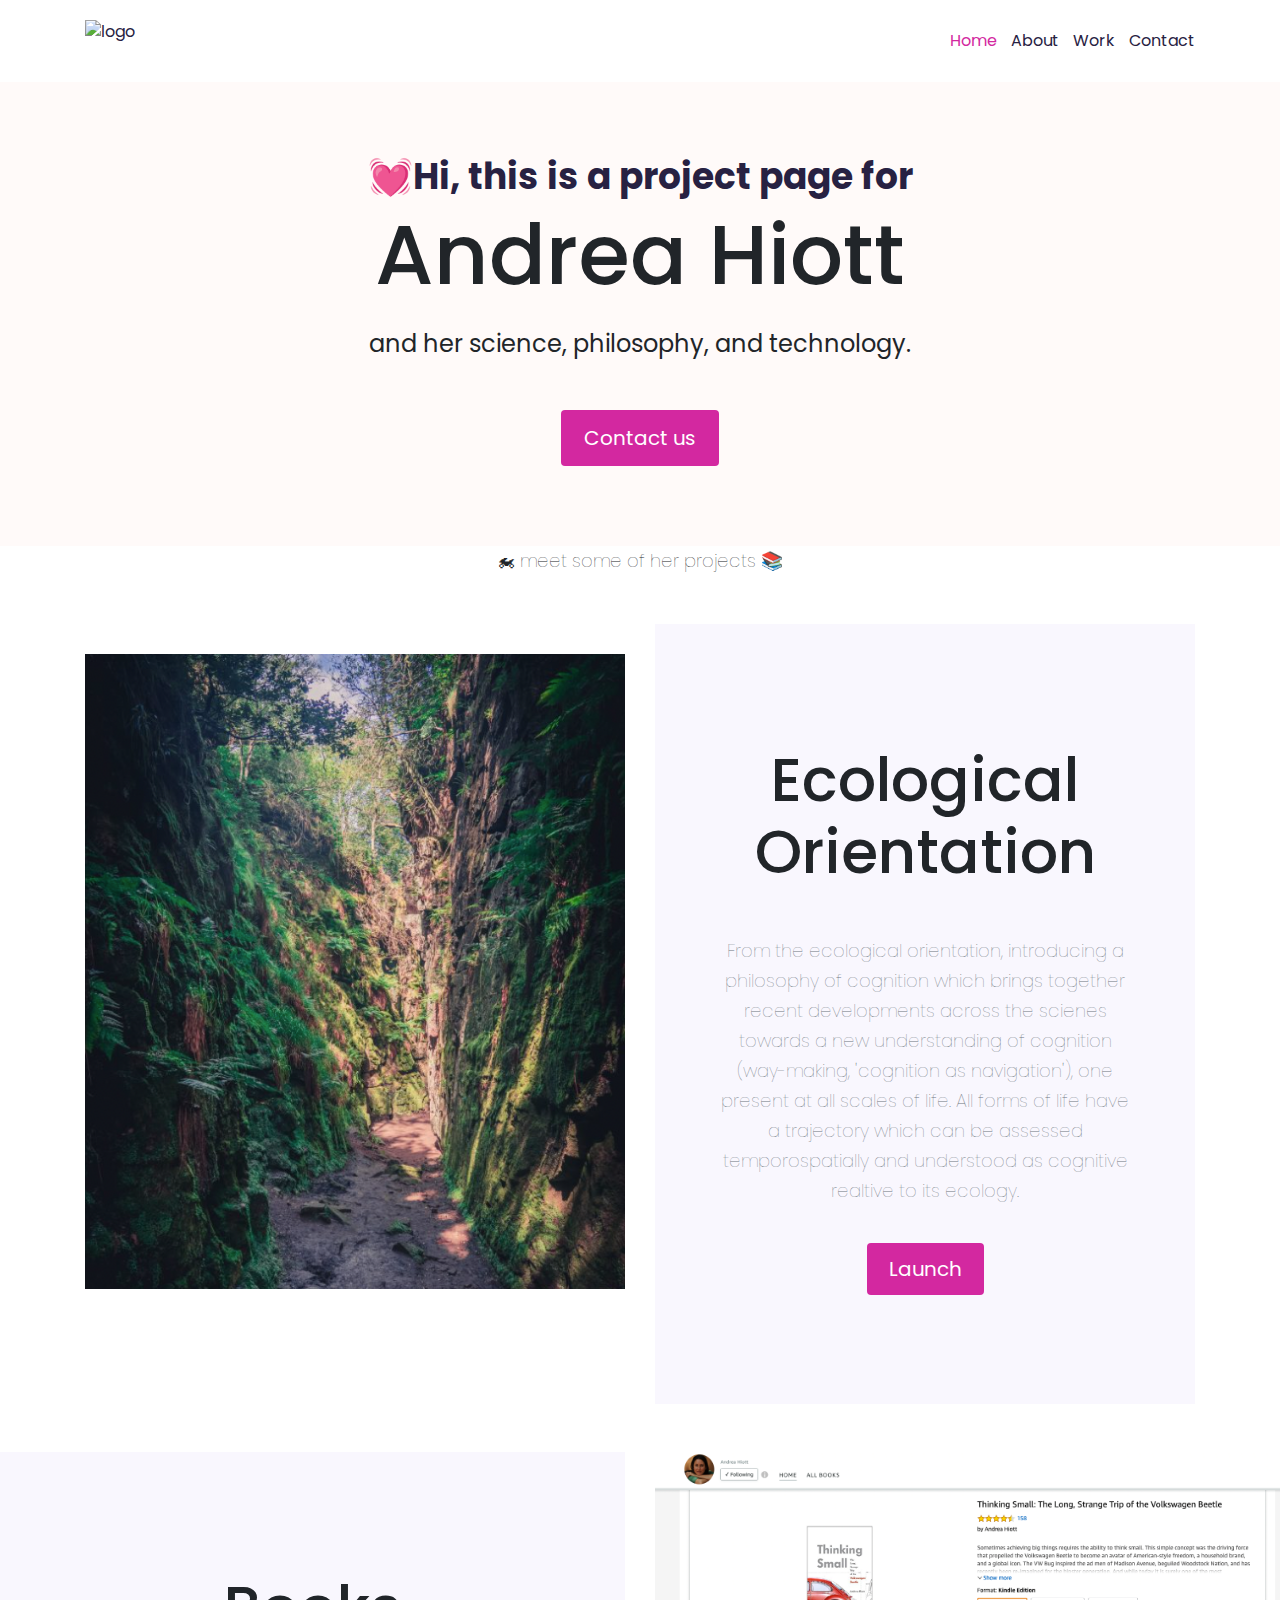
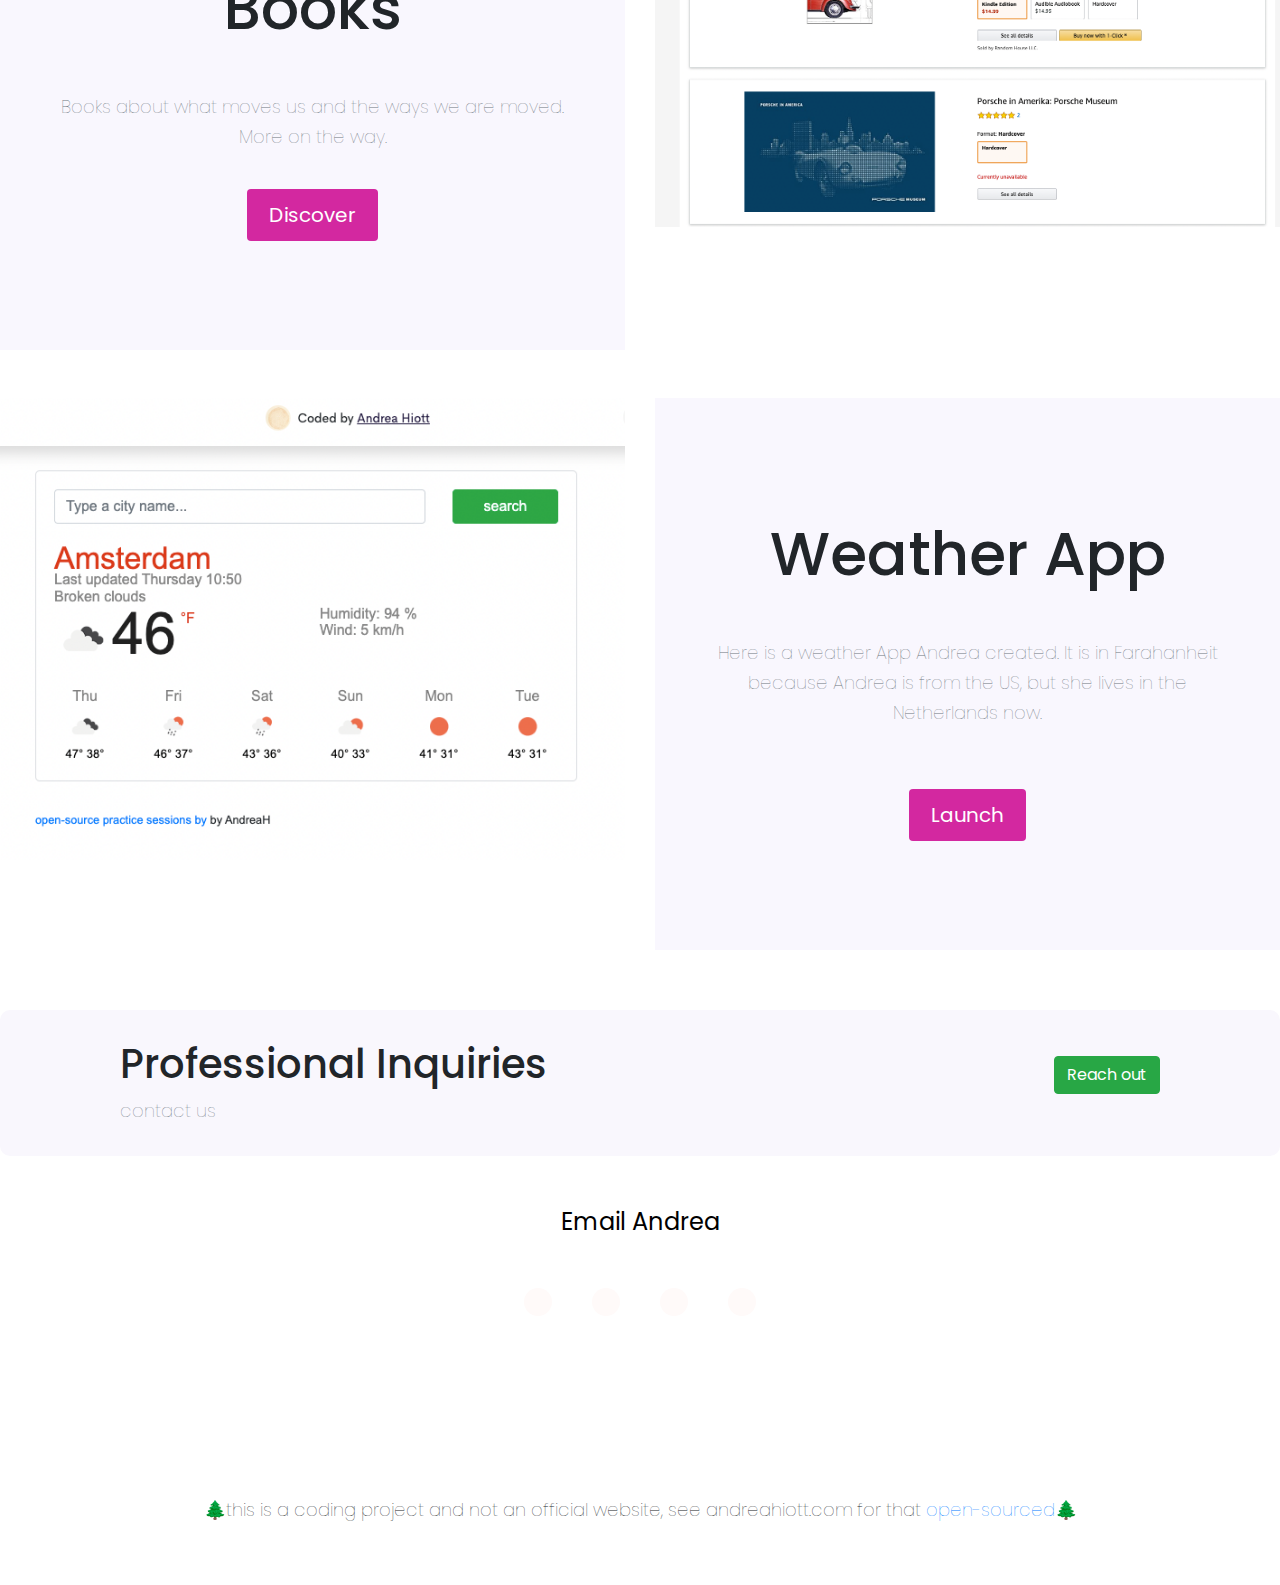
==== commit b1de77f5: "changed contact and first person to third" ====
--- a/index.html
+++ b/index.html
@@ -42,7 +42,7 @@
   <body>
     <div class="container">
     <nav class="d-flex justify-content-between">
-      <a href="/" title="homepage for Andrea Hiott">
+      <a href="/" title="homepage for Andrea Hiott project">
       <img src="images/logo.png" class="logo d-none d-sm-block" alt="logo" title="ecological logo"/>
       </a>
       <ul>
@@ -70,7 +70,7 @@
     </div>
   </div>
         <p class="text-center mb-5">
-        🏍 meet some of my projects 📚
+        🏍 meet some of her projects 📚
       </p>
 <div class="container">
      <div class="row mb-5">
@@ -115,7 +115,7 @@
 <div class="project-description">
          <h2 class="mb-5">Weather App</h2>
       <p class="mb-5 text-muted">
-        Here is a weather App I created. It is in Farahanheit because Andrea is from the US, but she lives in the Netherlands now.
+        Here is a weather App Andrea created. It is in Farahanheit because Andrea is from the US, but she lives in the Netherlands now.
       </p>
     </br>
       <a href="https://www.shecodes.io/workshops/shecodes-plus-1d4e0034-92fd-4092-968e-2a18eb87fb3f/projects/1388909" class="btn-branding" target=”_blank” title="Andrea's weather App" alt="link to weather app">Launch</a>
@@ -129,14 +129,14 @@
       <div class="content-box justify-content-between  mb-5 d-none d-md-flex">
         <div>
         <h3>Professional Inquiries</h4>
-        <p class="text-muted">contact Andrea</p>
+        <p class="text-muted">contact us</p>
       </div>
       <div>
       <a href="/contact.html" class="btn btn-success mt-3" title="Reach out to Andrea" alt="email and social media contact links">Reach out</a>
     </div>  
     </div>
       <div class="d-flex justify-content-center mb-5">
-        <a href="mailto:andrea@loveandphilosophy.com"
+        <a href="mailto:andrea@ecologicalmotoring.com"
         class="email-link" title="email Andrea">Email Andrea</a>
       </div>
       <div class="social-links d-flex justify-content-center mb-5">
